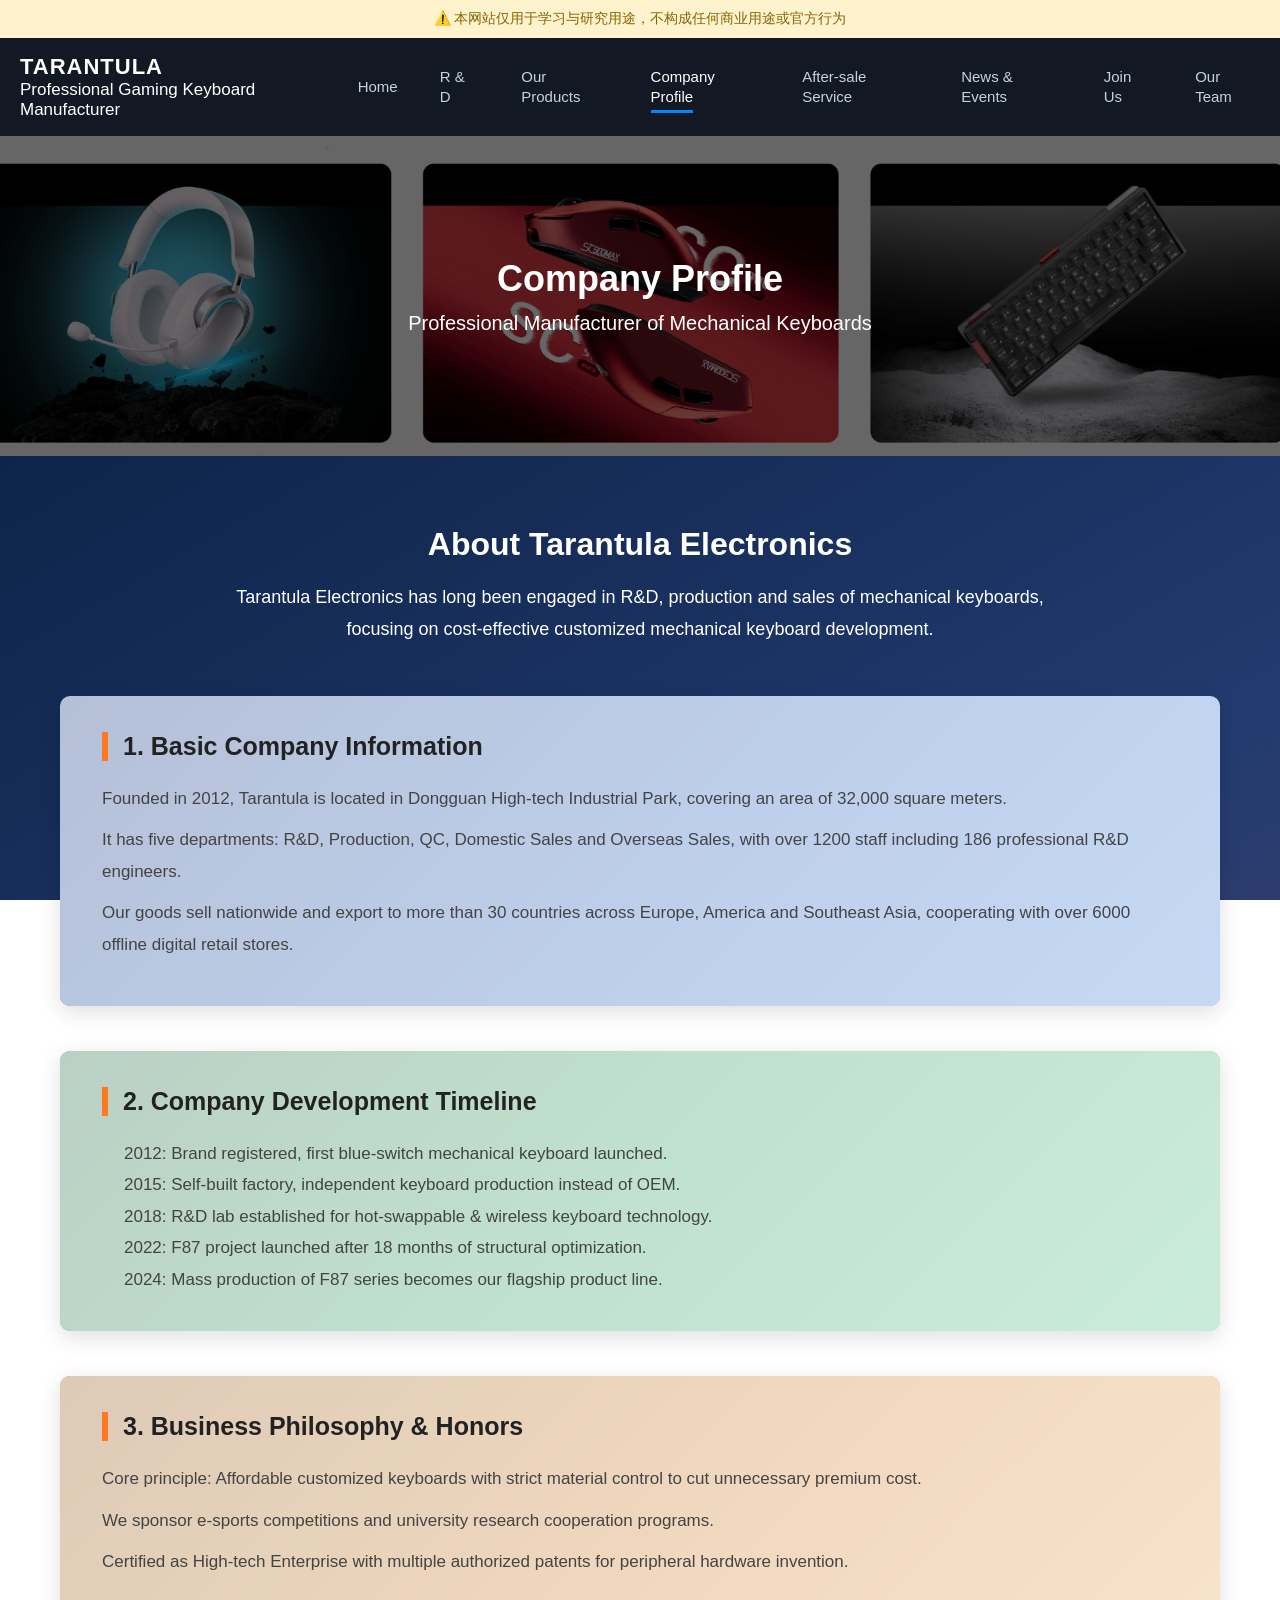
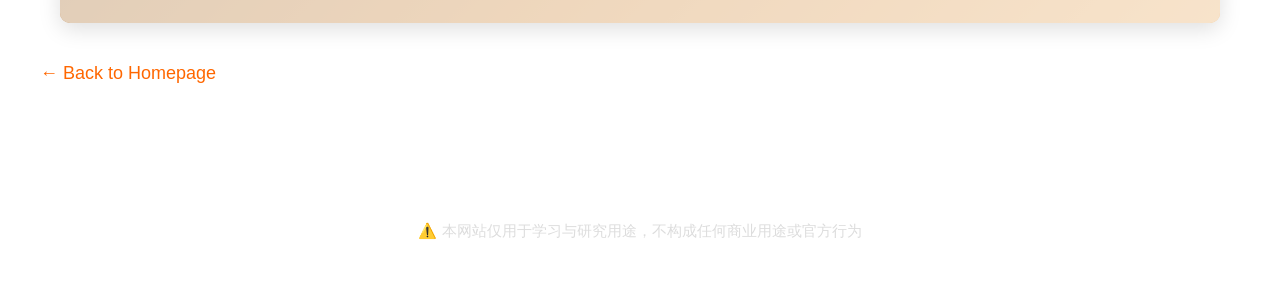
==== pages/company.html @ d2c9b66a "Add files via upload" ====
<!DOCTYPE html>
<html lang="en">
<head>
    <meta charset="UTF-8">
    <meta name="viewport" content="width=device-width, initial-scale=1.0">
    <title>Company Profile | Tarantula</title>
    <link rel="stylesheet" href="../css/style.css">
    <style>
        /* Page global animated gradient background */
        html, body {
            margin: 0;
            padding: 0;
            min-height: 100vh;
            background: linear-gradient(150deg,#051937,#223b70,#704264,#cc703c,#882020);
            background-size: 350% 350%;
            animation: bgRun 22s ease infinite;
            background-attachment: fixed;
        }
        @keyframes bgRun {
            0% {background-position: 0% 30%;}
            50% {background-position: 100% 70%;}
            100% {background-position: 0% 30%;}
        }
        body {
            font-size:17px;
            font-family: "Microsoft Yahei",sans-serif;
        }
        /* Banner keeps background image */
        .com-banner{
            height:320px;
            background:linear-gradient(rgba(0,0,0,0.6),rgba(0,0,0,0.6)), url('../img/company-banner.jpg');
            background-size: cover;
            background-position: center;
            color:#fff;
            display:flex;
            flex-direction:column;
            align-items:center;
            justify-content:center;
        }
        .com-banner h1{
            font-size:36px;
            margin-bottom:12px;
        }
        .com-banner p{
            font-size:20px;
        }
        .com-wrap{
            padding:70px 0;
        }
        .com-grid{
            display:grid;
            grid-template-columns: 1fr;
            gap:45px;
            max-width:1200px;
            margin:0 auto;
            padding:0 20px;
        }
        /* Card common style */
        .com-card{
            border-radius:10px;
            box-shadow:0 6px 22px rgba(0,0,0,0.13);
            padding:36px 42px;
            position:relative;
            overflow:hidden;
            transition: transform 0.3s ease,box-shadow 0.3s;
        }
        .com-card:hover{
            transform: translateY(-6px);
            box-shadow:0 12px 32px rgba(0,0,0,0.16);
        }
        /* White translucent overlay for readable text */
        .com-card::before{
            content:"";
            position:absolute;
            left:0;top:0;
            width:100%;height:100%;
            background:rgba(255,255,255,0.68);
            z-index:1;
        }
        .com-card > *{
            position:relative;
            z-index:2;
        }
        /* Three cards with pure CSS gradient fill, no images */
        .card-1{
            background: linear-gradient(135deg,#193b82,#3266bd,#4c89e0);
        }
        .card-2{
            background: linear-gradient(135deg,#286d47,#3da369,#58c489);
        }
        .card-3{
            background: linear-gradient(135deg,#955c20,#cc8230,#e9a95c);
        }

        .com-card h3{
            font-size:25px;
            color:#222;
            border-left:6px solid #ff7820;
            padding-left:15px;
            margin:0 0 22px 0;
        }
        .com-card p{
            color:#444;
            line-height:1.85;
            margin:10px 0;
        }
        .com-card ul{
            padding-left:22px;
            color:#444;
            line-height:1.85;
            margin:0;
        }
        .back-btn{
            display:inline-block;
            margin-top:40px;
            color:#ff6700;
            font-size:18px;
            text-decoration:none;
            padding-left:20px;
        }
        .com-top-desc {
            max-width:1200px;
            margin:0 auto 50px;
            padding:0 15px;
            text-align:center;
        }
        .com-top-desc h2 {
            font-size:32px;
            color:#fff;
            margin-bottom:18px;
        }
        .com-top-desc p {
            color:#fff;
            line-height:1.8;
            max-width:850px;
            margin:0 auto;
            font-size:18px;
        }
        footer{
            text-align:center;
            padding:40px 0;
            color:#fff;
        }
    </style>
</head>
<body>

<div style="background:#fff3cd;color:#856404;text-align:center;padding:10px;font-size:14px;">
⚠️ 本网站仅用于学习与研究用途，不构成任何商业用途或官方行为
</div>

<header class="header-nav">
    <div class="container">
        <div class="logo">
            <h2>TARANTULA</h2>
            <span style="color:#fff;">Professional Gaming Keyboard Manufacturer</span>
        </div>
        <nav class="nav-menu">
            <ul>
                <li><a href="../index.html">Home</a></li>
                <li><a href="rd.html">R & D</a></li>
                <li><a href="products.html">Our Products</a></li>
                <li><a href="company.html" class="active">Company Profile</a></li>
                <li><a href="service.html">After-sale Service</a></li>
                <li><a href="news.html">News & Events</a></li>
                <li><a href="join.html">Join Us</a></li>
                <li><a href="team.html">Our Team</a></li>
            </ul>
        </nav>
    </div>
</header>
<section class="com-banner">
    <h1>Company Profile</h1>
    <p>Professional Manufacturer of Mechanical Keyboards</p>
</section>
<section class="com-wrap">
    <div class="container">
        <div class="com-top-desc">
            <h2>About Tarantula Electronics</h2>
            <p>Tarantula Electronics has long been engaged in R&D, production and sales of mechanical keyboards, focusing on cost-effective customized mechanical keyboard development.</p>
        </div>
        <div class="com-grid">
            <div class="com-card card-1">
                <h3>1. Basic Company Information</h3>
                <p>Founded in 2012, Tarantula is located in Dongguan High-tech Industrial Park, covering an area of 32,000 square meters.</p>
                <p>It has five departments: R&D, Production, QC, Domestic Sales and Overseas Sales, with over 1200 staff including 186 professional R&D engineers.</p>
                <p>Our goods sell nationwide and export to more than 30 countries across Europe, America and Southeast Asia, cooperating with over 6000 offline digital retail stores.</p>
            </div>
            <div class="com-card card-2">
                <h3>2. Company Development Timeline</h3>
                <ul>
                    <li>2012: Brand registered, first blue-switch mechanical keyboard launched.</li>
                    <li>2015: Self-built factory, independent keyboard production instead of OEM.</li>
                    <li>2018: R&D lab established for hot-swappable & wireless keyboard technology.</li>
                    <li>2022: F87 project launched after 18 months of structural optimization.</li>
                    <li>2024: Mass production of F87 series becomes our flagship product line.</li>
                </ul>
            </div>
            <div class="com-card card-3">
                <h3>3. Business Philosophy & Honors</h3>
                <p>Core principle: Affordable customized keyboards with strict material control to cut unnecessary premium cost.</p>
                <p>We sponsor e-sports competitions and university research cooperation programs.</p>
                <p>Certified as High-tech Enterprise with multiple authorized patents for peripheral hardware invention.</p>
            </div>
        </div>
        <a href="../index.html" class="back-btn">← Back to Homepage</a>
    </div>
</section>
<footer>
    <p>© 2025 Tarantula Electronics. All Rights Reserved | Official Website for F87 Keyboard</p>

    <p style="margin-top:8px;font-size:15px;color:#ddd;">⚠️ 本网站仅用于学习与研究用途，不构成任何商业用途或官方行为</p>

</footer>
</body>
</html>
---- css/style.css ----
/*全局重置*/
*{
    margin: 0;
    padding: 0;
    box-sizing: border-box;
    font-family: Arial, Helvetica, sans-serif;
}
a{text-decoration: none;}
ul{list-style: none;}
.container{max-width:1320px;margin:0 auto;padding:0 20px;}

/*顶部深色导航（和截图狼蛛官网导航一致）*/
.header-nav{
    background:#121924;
    padding:16px 0;
    position:sticky;top:0;z-index:999;
}
.header-nav .container{
    display:flex;justify-content:space-between;align-items:center;
}
.logo h2{color:#fff;font-size:22px;letter-spacing:1px;}
.nav-menu ul{display:flex;gap:42px;align-items:center;}
.nav-menu a{
    color:#c9d1dc;
    font-size:15px;
    padding:8px 0;
    position:relative;
}
.nav-menu a.active{color:#fff;}
.nav-menu a.active::after,
.nav-menu a:hover::after{
    content:"";position:absolute;left:0;bottom:0;width:100%;height:3px;background:#0088ff;
}
.nav-menu a:hover{color:#fff;}
.search-box{
    background:#252e3d;
    padding:7px 12px;
    border-radius:4px;
}
.search-box input{background:transparent;border:0;color:#fff;outline:none;}

/*Banner居中文字样式（适配深色产品大图）*/
.banner{
    display:flex;flex-direction:column;align-items:center;justify-content:center;
    color:#fff;text-align:center;
}
.banner-content h1{font-size:56px;margin-bottom:12px;}
.banner-content p{font-size:22px;margin-bottom:32px;opacity:0.95;}
.btn{
    padding:14px 34px;background:#007bff;color:#fff;border-radius:6px;
    transition:0.2s;display:inline-block;
}
.btn:hover{background:#0063d1;transform: translateY(-3px);box-shadow:0 4px 12px rgba(0,123,255,0.3);}

/*产品筛选按钮*/
.product-tab-area{
    padding:50px 0;
}
.product-tab-area h2{font-size:32px;color:#222;margin-bottom:24px;}
.tab-btn-group{display:flex;gap:16px;flex-wrap:wrap;}
.tab-btn{
    padding:12px 30px;border:1px solid #ddd;background:#f7f8fa;border-radius:5px;
    cursor:pointer;transition:0.2s;
}
.tab-btn.active{background:#007bff;color:#fff;border-color:#007bff;}
.tab-btn:hover:not(.active){border-color:#007bff;color:#007bff;}

/*卡片悬浮效果*/
.link-card{transition:0.3s;border:1px solid #eee;}
.link-card:hover{box-shadow:0 5px 18px #e2edf9;transform:translateY(-4px);}

/*页脚*/
.footer{background:#121924;color:#b3c0d3;padding:35px 0;text-align:center;margin-top:60px;}
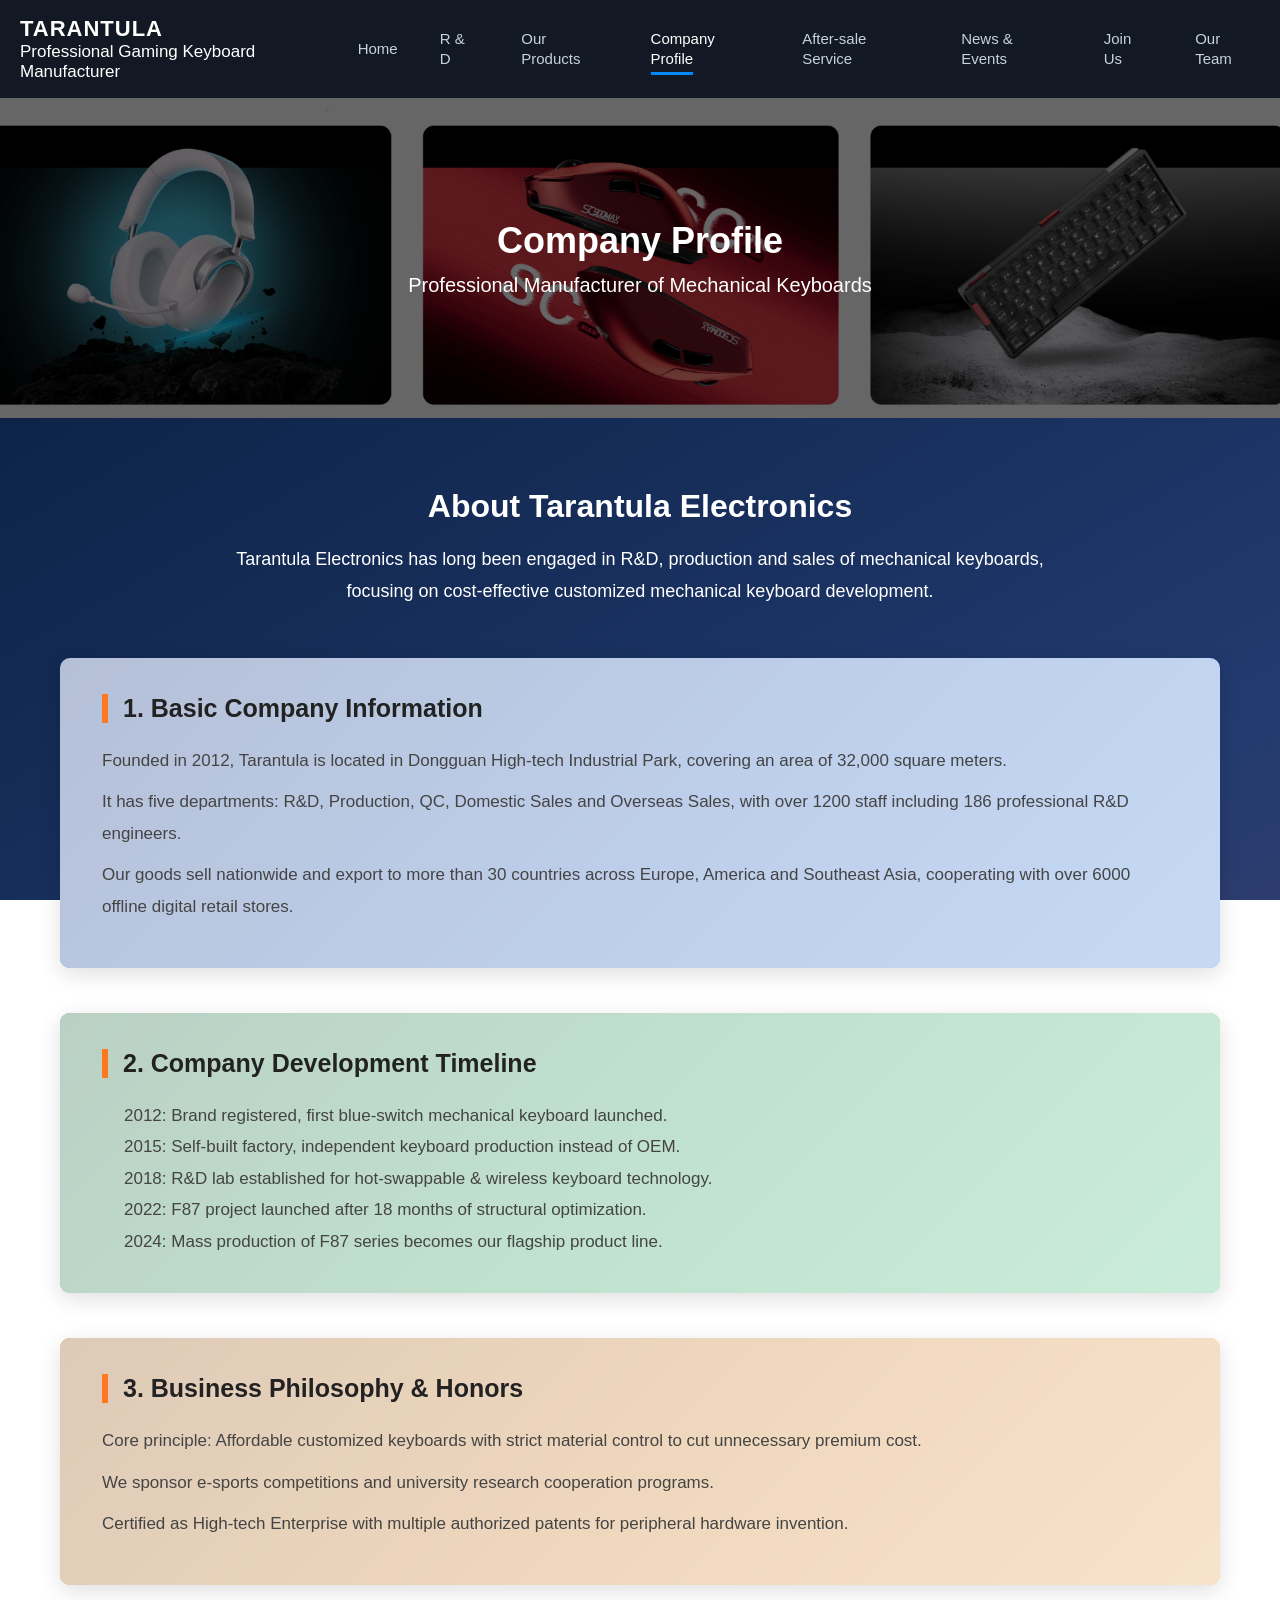
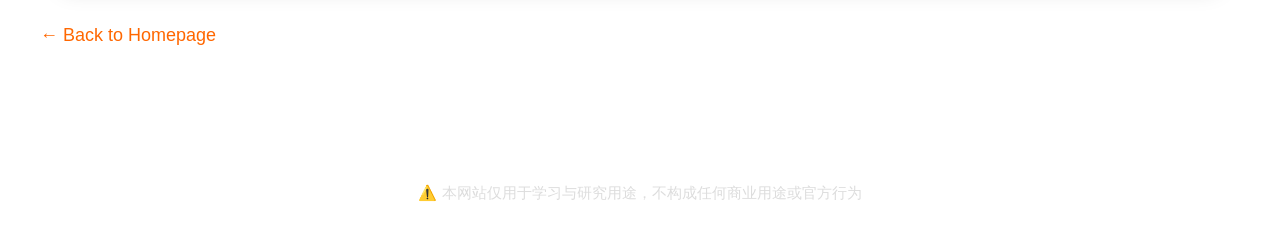
==== commit f89ff5aa: "Update company.html" ====
--- a/pages/company.html
+++ b/pages/company.html
@@ -145,9 +145,7 @@
 </head>
 <body>
 
-<div style="background:#fff3cd;color:#856404;text-align:center;padding:10px;font-size:14px;">
-⚠️ 本网站仅用于学习与研究用途，不构成任何商业用途或官方行为
-</div>
+
 
 <header class="header-nav">
     <div class="container">
@@ -213,4 +211,4 @@
 
 </footer>
 </body>
-</html>+</html>
